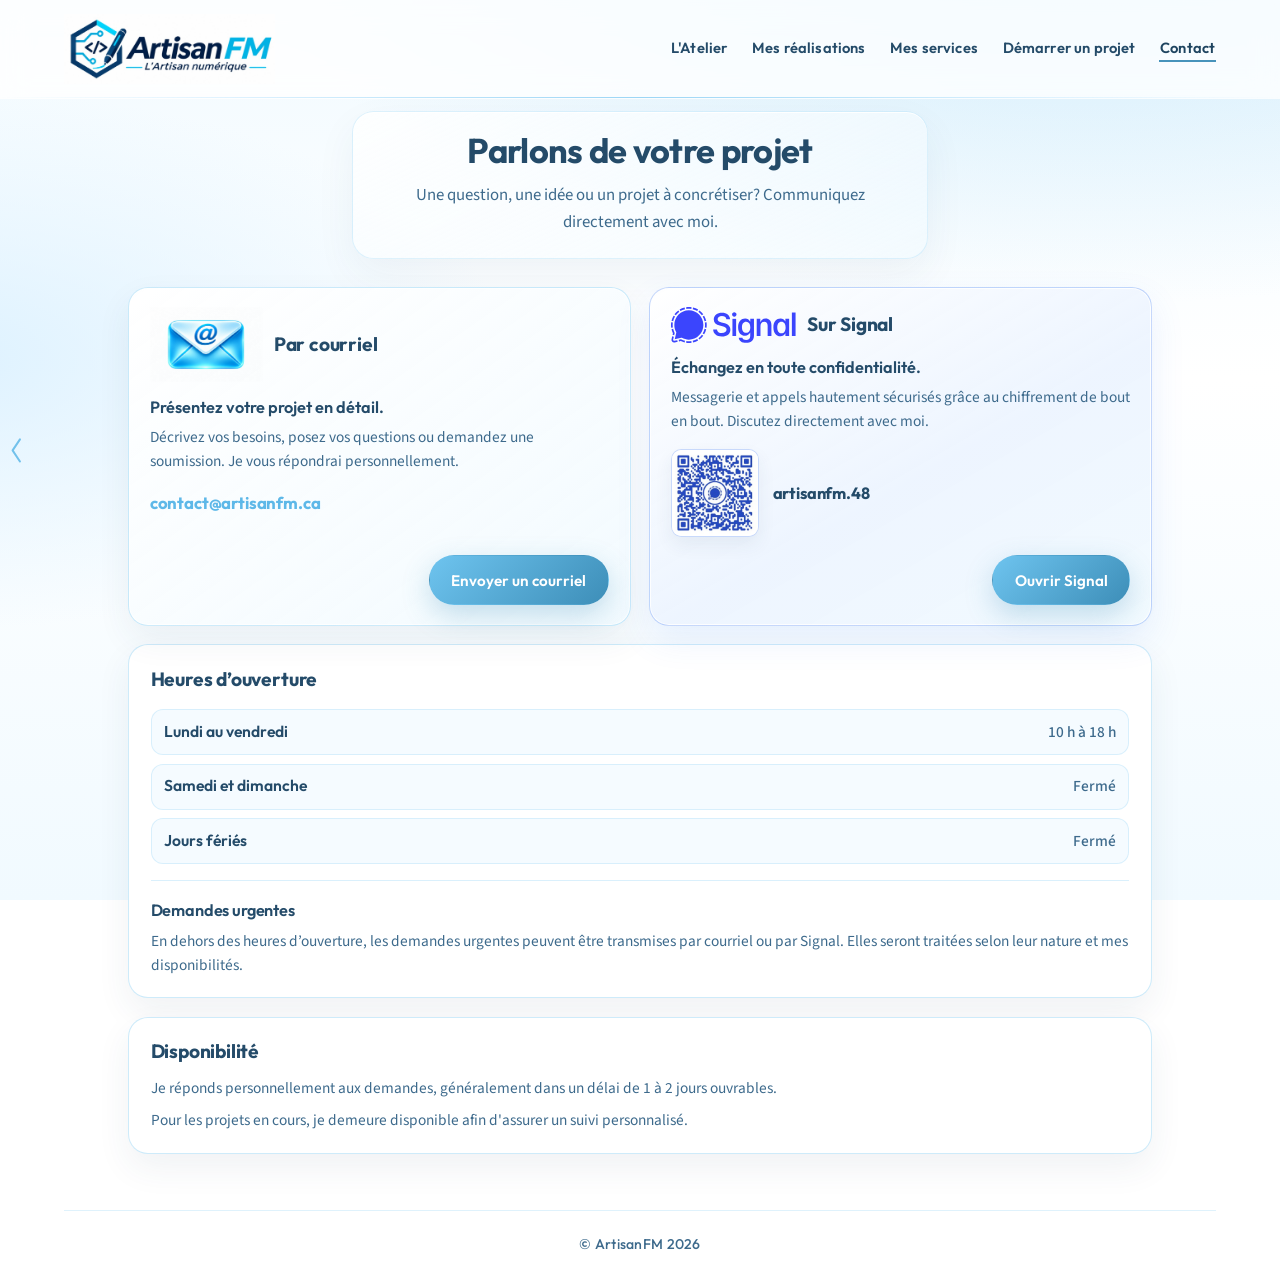
==== contact/index.html @ 72f2b4eb "Refresh Artisan FM brand and home copy. Ship the new logo and hex favicon sitewide, tighten the home" ====
<!DOCTYPE html>
<html lang="fr-CA">
<head>
    <meta charset="UTF-8">
    <meta name="viewport" content="width=device-width, initial-scale=1">
    <meta name="robots" content="index, follow">
    <title>Contact | Francis Manseau — artisan numérique indépendant au Québec</title>
    <meta name="description" content="Contactez Francis Manseau (Artisan FM), artisan numérique indépendant au Québec. Clients francophones au Canada et à distance — courriel contact@artisanfm.ca ou Signal.">
    <meta name="author" content="Francis Manseau">
    <link rel="canonical" href="https://artisanfm.ca/contact/">
    <meta property="og:type" content="website">
    <meta property="og:locale" content="fr_CA">
    <meta property="og:site_name" content="Artisan FM">
    <meta property="og:url" content="https://artisanfm.ca/contact/">
    <meta property="og:title" content="Contact | Artisan FM">
    <meta property="og:description" content="Basé au Québec, j'accompagne à distance des clients francophones. Échange direct — courriel ou Signal.">
    <meta property="og:image" content="https://artisanfm.ca/assets/brand/logo-artisan-fm-complet.png?v=logo-hex-1">
    <meta name="twitter:card" content="summary_large_image">
    <meta name="twitter:title" content="Contact | Artisan FM">
    <meta name="twitter:description" content="Artisan numérique indépendant au Québec — contact@artisanfm.ca ou Signal.">
    <meta name="twitter:image" content="https://artisanfm.ca/assets/brand/logo-artisan-fm-complet.png?v=logo-hex-1">
    <link rel="icon" href="../assets/brand/favicon.png?v=logo-hex-1" type="image/png">
    <link rel="apple-touch-icon" href="../assets/brand/apple-touch-icon.png?v=logo-hex-1">
    <link rel="stylesheet" href="../css/theme-lumineux.css?v=seo-content-1">
    <link rel="stylesheet" href="../css/contact.css?v=heures-1">
    <script type="application/ld+json">
    {
      "@context": "https://schema.org",
      "@type": "ContactPage",
      "name": "Contact — Artisan FM",
      "url": "https://artisanfm.ca/contact/",
      "description": "Contacter Francis Manseau, artisan numérique indépendant au Québec, pour un projet ou un suivi.",
      "isPartOf": { "@type": "WebSite", "name": "Artisan FM", "url": "https://artisanfm.ca/" },
      "about": {
        "@type": "Person",
        "name": "Francis Manseau",
        "jobTitle": "Artisan numérique indépendant",
        "email": "contact@artisanfm.ca",
        "url": "https://artisanfm.ca/",
        "worksFor": { "@type": "ProfessionalService", "name": "Artisan FM", "url": "https://artisanfm.ca/" }
      }
    }
    </script>
</head>
<body class="page-contact theme-lumineux">
    <a class="skip-link" href="#contenu">Aller au contenu</a>
    <header class="site-header">
        <a class="brand" href="../index.html">
            <img class="brand-logo" src="../assets/brand/logo-artisan-fm-complet.png?v=logo-hex-1" alt="Artisan FM — L'Artisan numérique" width="1024" height="341" decoding="async">
        </a>
        <button class="nav-toggle" type="button" aria-expanded="false" aria-controls="site-nav">Menu</button>
        <nav class="site-nav" id="site-nav" data-root="../" data-active="contact" aria-label="Navigation principale">
            <a href="../index.html">L'Atelier</a>
            <a href="../realisations/index.html">Mes réalisations</a>
            <a href="../services/index.html">Mes services</a>
            <a href="../soumission/index.html">Démarrer un projet</a>
            <a href="../contact/index.html" aria-current="page">Contact</a>
        </nav>
    </header>

    <main id="contenu">
        <header class="contact-intro">
            <h1>Parlons de votre projet</h1>
            <p>Une question, une idée ou un projet à concrétiser? Communiquez directement avec moi.</p>
        </header>

        <div class="contact-duo">
            <article class="contact-panel contact-panel--email">
                <div class="contact-panel__head">
                    <img
                        class="contact-panel__icon contact-panel__icon--email"
                        src="../assets/contact/icone-email.png?v=dispo-3"
                        alt=""
                        width="256"
                        height="256"
                        decoding="async">
                    <h2 class="contact-panel__title">Par courriel</h2>
                </div>
                <p class="contact-panel__lead">Présentez votre projet en détail.</p>
                <p class="contact-panel__text">Décrivez vos besoins, posez vos questions ou demandez une soumission. Je vous répondrai personnellement.</p>
                <p class="contact-panel__id">
                    <a href="mailto:contact@artisanfm.ca">contact@artisanfm.ca</a>
                </p>
                <div class="contact-panel__actions">
                    <a class="btn btn-primary" href="mailto:contact@artisanfm.ca">Envoyer un courriel</a>
                </div>
            </article>

            <article class="contact-panel contact-panel--signal">
                <div class="contact-panel__head">
                    <img
                        class="contact-panel__icon contact-panel__icon--signal"
                        src="../assets/contact/icone-signal.svg?v=dispo-2"
                        alt=""
                        width="560"
                        height="160"
                        decoding="async">
                    <h2 class="contact-panel__title">Sur Signal</h2>
                </div>
                <p class="contact-panel__lead">Échangez en toute confidentialité.</p>
                <p class="contact-panel__text">Messagerie et appels hautement sécurisés grâce au chiffrement de bout en bout. Discutez directement avec moi.</p>
                <div class="contact-panel__signal-row">
                    <a
                        class="contact-panel__qr"
                        href="https://signal.me/#eu/eMQDsLR4J5RsTX5u9DFFXiJTztq7CQgzHd_HFuCDbXTUvaRpvoZKaogABhO3iwLw"
                        target="_blank"
                        rel="noopener noreferrer">
                        <img src="../assets/contact/signal-qr.png" alt="Code QR Signal — artisanfm.48" width="512" height="512" decoding="async">
                    </a>
                    <p class="contact-panel__id contact-panel__id--signal">artisanfm.48</p>
                </div>
                <div class="contact-panel__actions">
                    <a
                        class="btn btn-primary contact-panel__btn-signal"
                        href="https://signal.me/#eu/eMQDsLR4J5RsTX5u9DFFXiJTztq7CQgzHd_HFuCDbXTUvaRpvoZKaogABhO3iwLw"
                        target="_blank"
                        rel="noopener noreferrer">Ouvrir Signal</a>
                </div>
            </article>
        </div>

        <article class="contact-panel contact-panel--heures">
            <h2 class="contact-panel__title">Heures d’ouverture</h2>
            <dl class="contact-heures">
                <div class="contact-heures__row">
                    <dt>Lundi au vendredi</dt>
                    <dd>10&nbsp;h à 18&nbsp;h</dd>
                </div>
                <div class="contact-heures__row">
                    <dt>Samedi et dimanche</dt>
                    <dd>Fermé</dd>
                </div>
                <div class="contact-heures__row">
                    <dt>Jours fériés</dt>
                    <dd>Fermé</dd>
                </div>
            </dl>
            <div class="contact-heures__urgent">
                <h3 class="contact-heures__urgent-title">Demandes urgentes</h3>
                <p class="contact-panel__text">En dehors des heures d’ouverture, les demandes urgentes peuvent être transmises par courriel ou par Signal. Elles seront traitées selon leur nature et mes disponibilités.</p>
            </div>
        </article>

        <article class="contact-panel contact-panel--dispo">
            <h2 class="contact-panel__title">Disponibilité</h2>
            <p class="contact-panel__text">Je réponds personnellement aux demandes, généralement dans un délai de 1 à 2 jours ouvrables.</p>
            <p class="contact-panel__text contact-panel__text--suite">Pour les projets en cours, je demeure disponible afin d'assurer un suivi personnalisé.</p>
        </article>
    </main>

    <footer class="site-footer">
        <p>&copy; ArtisanFM 2026</p>
    </footer>
    <script src="../js/nav.js?v=page-arrows-4"></script>
</body>
</html>
---- css/theme-lumineux.css ----
/* Artisan FM — socle identité lumineuse (phase 1)
   Chargé sur les pages migrées. Les pages non migrées gardent site.css. */

@import url("https://fonts.googleapis.com/css2?family=Outfit:wght@400;500;600;700&family=Source+Sans+3:ital,wght@0,400;0,500;0,600;1,400&display=swap");

:root {
    --blanc: #ffffff;
    --glacier: #f1faff;
    --pale: #d9f0ff;
    --azur: #8bcff4;
    --azur-vif: #5eb8e8;
    --profond: #244b69;
    --profond-soft: #3d6a8c;
    --brume: rgba(139, 207, 244, 0.28);
    --verre: rgba(255, 255, 255, 0.55);
    --verre-bord: rgba(139, 207, 244, 0.45);
    --ombre-douce: 0 18px 50px rgba(36, 75, 105, 0.08);
    --focus: #3d8eb8;
    --mesure: 38rem;
    --page: 72rem;
    --font: "Source Sans 3", "Segoe UI", sans-serif;
    --display: "Outfit", "Segoe UI", sans-serif;
    --rayon: 1.25rem;
    --header-h: 5.5rem;
}

*,
*::before,
*::after {
    box-sizing: border-box;
}

html {
    scroll-behavior: smooth;
}

@media (prefers-reduced-motion: reduce) {
    html {
        scroll-behavior: auto;
    }
}

body.theme-lumineux {
    margin: 0;
    min-height: 100vh;
    color: var(--profond);
    font-family: var(--font);
    font-size: 1.0625rem;
    line-height: 1.65;
    background:
        radial-gradient(120% 80% at 85% -10%, rgba(139, 207, 244, 0.35) 0%, transparent 55%),
        radial-gradient(90% 60% at -5% 40%, rgba(217, 240, 255, 0.9) 0%, transparent 50%),
        linear-gradient(180deg, var(--glacier) 0%, var(--blanc) 42%, var(--glacier) 100%);
    background-attachment: fixed;
}

body.theme-lumineux a {
    color: var(--azur-vif);
}

body.theme-lumineux a:hover {
    color: var(--profond);
}

body.theme-lumineux .site-nav a,
body.theme-lumineux .site-nav a:hover {
    color: var(--profond);
}

body.theme-lumineux .site-nav a[aria-current="page"],
body.theme-lumineux .site-nav a[aria-current="page"]:hover {
    color: #1e4460;
}

body.theme-lumineux :focus-visible {
    outline: 3px solid var(--focus);
    outline-offset: 3px;
}

.skip-link {
    position: absolute;
    left: 1rem;
    top: -4rem;
    z-index: 100;
    padding: 0.5rem 0.85rem;
    border-radius: 0.5rem;
    background: var(--profond);
    color: var(--blanc);
    text-decoration: none;
}

.skip-link:focus {
    top: 1rem;
}

/* ——— Header / nav ——— */

body.theme-lumineux .site-header {
    position: sticky;
    top: 0;
    z-index: 40;
    display: flex;
    flex-wrap: wrap;
    align-items: center;
    justify-content: space-between;
    gap: 0.75rem 1.5rem;
    width: 100%;
    margin: 0;
    padding: 0.85rem max(1rem, calc((100% - var(--page)) / 2));
    background: rgba(255, 255, 255, 0.78);
    backdrop-filter: blur(14px);
    -webkit-backdrop-filter: blur(14px);
    border-bottom: 1px solid transparent;
}

body.theme-lumineux .site-header::after {
    content: "";
    position: absolute;
    left: 0;
    right: 0;
    bottom: 0;
    height: 1px;
    pointer-events: none;
    background: linear-gradient(
        90deg,
        transparent 0%,
        var(--pale) 18%,
        var(--azur) 50%,
        var(--pale) 82%,
        transparent 100%
    );
    opacity: 0.85;
    box-shadow: none;
}

body.theme-lumineux .brand {
    display: flex;
    align-items: center;
    text-decoration: none;
    color: inherit;
    line-height: 0;
    min-width: 0;
}

body.theme-lumineux .brand-logo {
    display: block;
    width: clamp(12rem, 36vw, 19rem);
    height: auto;
    max-width: min(340px, 68vw);
    max-height: clamp(3rem, 9vw, 4.4rem);
    object-fit: contain;
    object-position: left center;
}

body.theme-lumineux .nav-toggle {
    display: none;
    background: var(--verre);
    border: 1px solid var(--verre-bord);
    border-radius: 999px;
    padding: 0.45rem 1rem;
    font: inherit;
    color: var(--profond);
    cursor: pointer;
    backdrop-filter: blur(8px);
}

body.theme-lumineux .site-nav {
    position: relative;
    display: flex;
    flex-wrap: wrap;
    align-items: center;
    justify-content: flex-end;
    gap: 1.15rem 1.45rem;
    padding: 0.25rem 0;
    isolation: auto;
    overflow: visible;
    flex: 1 1 12rem;
    min-width: min(100%, 18rem);
    max-width: 100%;
}

body.theme-lumineux .site-nav::before {
    display: none;
}

/* Navigation texte — épurée, sans pastilles */
body.theme-lumineux .site-nav a {
    position: relative;
    z-index: 1;
    display: inline-flex;
    align-items: center;
    color: var(--profond);
    text-decoration: none;
    font-family: var(--display);
    font-size: 0.92rem;
    font-weight: 600;
    letter-spacing: 0.01em;
    line-height: 1.25;
    white-space: nowrap;
    padding: 0.2rem 0.05rem;
    border: none;
    border-radius: 0;
    border-bottom: 2px solid transparent;
    background: none;
    box-shadow: none;
    transition: color 0.2s ease, border-color 0.2s ease;
}

body.theme-lumineux .site-nav a:hover {
    color: var(--azur-vif);
    border-bottom-color: rgba(139, 207, 244, 0.55);
    background: none;
    box-shadow: none;
    transform: none;
}

body.theme-lumineux .site-nav a[aria-current="page"] {
    color: #1e4460;
    border-bottom-color: rgba(62, 142, 184, 0.95);
    background: none;
    box-shadow: none;
}

body.theme-lumineux .site-nav a[aria-current="page"]::after {
    content: none;
}

body.theme-lumineux .site-footer {
    width: min(var(--page), calc(100% - 2rem));
    margin: 0 auto;
    padding: 1.35rem 0 1.6rem;
    border-top: 1px solid rgba(139, 207, 244, 0.28);
    color: var(--profond-soft);
    font-family: var(--display);
    font-size: 0.88rem;
    font-weight: 500;
    letter-spacing: 0.02em;
    text-align: center;
}

body.theme-lumineux .site-footer p {
    margin: 0;
}

body.theme-lumineux main#contenu.measure,
body.theme-lumineux .measure {
    width: min(40rem, calc(100% - 2rem));
    margin-left: auto;
    margin-right: auto;
}

body.theme-lumineux main#contenu {
    width: min(var(--page), calc(100% - 2rem));
    margin: 0 auto;
    padding: 1.75rem 0 3.5rem;
}

body.theme-lumineux .temp {
    color: var(--profond-soft);
    font-style: italic;
}

body.theme-lumineux .slot-missing {
    margin: 0;
    padding: 1.1rem 1.15rem;
    border: 1px dashed rgba(139, 207, 244, 0.55);
    border-radius: var(--rayon);
    background: rgba(241, 250, 255, 0.75);
    color: var(--profond-soft);
}

body.theme-lumineux .btn {
    display: inline-flex;
    align-items: center;
    justify-content: center;
    gap: 0.4rem;
    padding: 0.7rem 1.35rem;
    border-radius: 999px;
    font-family: var(--display);
    font-weight: 600;
    font-size: 0.95rem;
    text-decoration: none;
    border: 1px solid transparent;
    transition: transform 0.2s ease, box-shadow 0.2s ease, background 0.2s ease;
}

body.theme-lumineux .btn-primary {
    background: linear-gradient(135deg, #6ec4ef 0%, #3d8eb8 100%);
    color: var(--blanc);
    box-shadow: 0 10px 28px rgba(62, 142, 184, 0.28);
}

body.theme-lumineux .btn-primary:hover {
    color: var(--blanc);
    transform: translateY(-1px);
    box-shadow: 0 14px 32px rgba(62, 142, 184, 0.36);
}

body.theme-lumineux .btn-ghost {
    background: var(--verre);
    border-color: var(--verre-bord);
    color: var(--profond);
    backdrop-filter: blur(8px);
}

body.theme-lumineux .btn-ghost:hover {
    background: rgba(255, 255, 255, 0.88);
    color: var(--profond);
}

/* Ordinateur étroit / tablette : menu sous le logo si besoin */
@media (max-width: 1200px) {
    body.theme-lumineux .site-nav {
        flex: 1 1 100%;
        justify-content: center;
        gap: 0.95rem 1.25rem;
        padding-top: 0.15rem;
    }

    body.theme-lumineux .site-nav a {
        font-size: 0.88rem;
    }

    body.theme-lumineux .brand-logo {
        width: clamp(10.5rem, 32vw, 16rem);
        max-height: clamp(2.75rem, 8vw, 3.8rem);
    }
}

/* Cellulaire : hamburger + menu texte déroulant */
@media (max-width: 820px) {
    body.theme-lumineux .nav-toggle {
        display: inline-flex;
    }

    body.theme-lumineux .site-nav {
        display: none;
        width: 100%;
        flex-direction: column;
        align-items: stretch;
        justify-content: flex-start;
        gap: 0.35rem;
        padding: 0.85rem 1rem 1rem;
        margin-top: 0.35rem;
        border-radius: var(--rayon);
        background: rgba(255, 255, 255, 0.92);
        border: 1px solid var(--verre-bord);
        box-shadow: var(--ombre-douce);
    }

    body.theme-lumineux .site-nav.is-open {
        display: flex;
    }

    body.theme-lumineux .site-nav a {
        width: 100%;
        justify-content: center;
        white-space: normal;
        text-align: center;
        padding: 0.55rem 0.35rem;
        transform: none;
    }

    body.theme-lumineux .site-nav a:hover {
        transform: none;
    }
}

@media (prefers-reduced-motion: reduce) {
    body.theme-lumineux .site-nav a {
        transition: none;
    }

    body.theme-lumineux .site-nav a:hover {
        transform: none;
    }
}

/* Flèches pages libres (fixes) + bouton remonter */
.site-page-arrow {
    position: fixed;
    top: 50%;
    z-index: 60;
    display: inline-flex;
    align-items: center;
    justify-content: center;
    width: auto;
    height: auto;
    margin: 0;
    padding: 0.35rem;
    border: 0;
    border-radius: 0;
    background: transparent;
    box-shadow: none;
    color: var(--azur-vif);
    text-decoration: none;
    transform: translateY(-50%);
    transition: color 0.15s ease, opacity 0.15s ease, transform 0.15s ease;
    opacity: 0.85;
}

.site-page-arrow__svg {
    display: block;
    width: 1.15rem;
    height: 1.85rem;
}

.site-page-arrow--prev {
    left: max(0.15rem, env(safe-area-inset-left, 0px));
}

.site-page-arrow--next {
    right: max(0.15rem, env(safe-area-inset-right, 0px));
}

a.site-page-arrow:hover {
    color: var(--profond);
    opacity: 1;
    transform: translateY(-50%) scale(1.06);
}

.site-back-top {
    position: fixed;
    right: max(0.85rem, env(safe-area-inset-right, 0px));
    bottom: max(1rem, env(safe-area-inset-bottom, 0px));
    z-index: 60;
    display: grid;
    place-items: center;
    width: 2.55rem;
    height: 2.55rem;
    margin: 0;
    padding: 0;
    border-radius: 999px;
    border: 1px solid rgba(139, 207, 244, 0.55);
    background: rgba(94, 184, 232, 0.92);
    color: #ffffff;
    font-size: 1.15rem;
    font-weight: 700;
    line-height: 1;
    cursor: pointer;
    box-shadow: 0 12px 28px rgba(36, 75, 105, 0.18);
    transition: opacity 0.2s ease, transform 0.2s ease;
}

.site-back-top:hover {
    background: var(--azur-vif);
}

.site-back-top[hidden] {
    display: none !important;
}

@media (max-width: 720px) {
    .site-page-arrow__svg {
        width: 1rem;
        height: 1.65rem;
    }

    .site-back-top {
        width: 2.35rem;
        height: 2.35rem;
    }
}

@media (prefers-reduced-motion: reduce) {
    .site-page-arrow,
    .site-back-top {
        transition: none;
    }

    a.site-page-arrow:hover {
        transform: translateY(-50%);
    }
}
---- css/contact.css ----
/* Page Contact — intro centrée + duo Courriel / Signal + disponibilité */

body.page-contact.theme-lumineux main#contenu {
    width: min(64rem, calc(100% - 2rem));
    margin: 0 auto;
    padding: 0.75rem 0 3.5rem;
}

.contact-intro {
    max-width: 36rem;
    margin: 0 auto 1.75rem;
    padding: 1.15rem 1.35rem 1.3rem;
    text-align: center;
    border-radius: 1.35rem;
    background: linear-gradient(155deg, rgba(255, 255, 255, 0.78), rgba(241, 250, 255, 0.48));
    border: 1px solid rgba(139, 207, 244, 0.28);
    box-shadow: 0 16px 40px rgba(36, 75, 105, 0.06), inset 0 1px 0 rgba(255, 255, 255, 0.9);
}

.contact-intro h1 {
    margin: 0 0 0.65rem;
    font-family: var(--display);
    font-weight: 700;
    font-size: clamp(1.65rem, 3.2vw, 2.15rem);
    line-height: 1.2;
    letter-spacing: -0.02em;
    color: var(--profond);
}

.contact-intro p {
    margin: 0;
    color: var(--profond-soft);
    font-size: 1.05rem;
    line-height: 1.65;
}

.contact-duo {
    display: grid;
    grid-template-columns: 1fr 1fr;
    gap: 1.15rem;
    margin: 0 0 1.15rem;
    align-items: stretch;
}

.contact-panel {
    margin: 0;
    display: flex;
    flex-direction: column;
    min-height: 0;
    padding: 1.2rem 1.3rem 1.25rem;
    border-radius: 1.25rem;
    background: #ffffff;
    border: 1px solid rgba(139, 207, 244, 0.42);
    box-shadow:
        0 14px 34px rgba(36, 75, 105, 0.07),
        0 0 0 1px rgba(255, 255, 255, 0.8) inset;
    box-sizing: border-box;
}

.contact-panel--email,
.contact-panel--signal {
    background: linear-gradient(145deg, rgba(255, 255, 255, 0.98), rgba(241, 250, 255, 0.88));
}

/* Légère mise en valeur Signal — identité visuelle bleue officielle */
.contact-panel--signal {
    border-color: rgba(58, 118, 240, 0.28);
    background:
        linear-gradient(150deg, rgba(255, 255, 255, 0.98) 0%, rgba(236, 244, 255, 0.92) 55%, rgba(241, 250, 255, 0.9) 100%);
    box-shadow:
        0 14px 34px rgba(58, 118, 240, 0.1),
        0 0 0 1px rgba(255, 255, 255, 0.85) inset;
}

.contact-panel--heures,
.contact-panel--dispo {
    width: 100%;
    padding: 1.15rem 1.35rem 1.25rem;
}

.contact-panel--heures {
    margin-bottom: 1.15rem;
}

.contact-panel--heures .contact-panel__title {
    margin-bottom: 0.85rem;
}

.contact-heures {
    margin: 0;
    display: grid;
    gap: 0.55rem;
}

.contact-heures__row {
    display: grid;
    grid-template-columns: minmax(0, 1fr) auto;
    gap: 0.75rem 1.25rem;
    align-items: baseline;
    padding: 0.55rem 0.75rem;
    border-radius: 0.75rem;
    background: rgba(241, 250, 255, 0.72);
    border: 1px solid rgba(139, 207, 244, 0.28);
}

.contact-heures__row dt {
    margin: 0;
    font-family: var(--display);
    font-size: 0.98rem;
    font-weight: 600;
    color: var(--profond);
}

.contact-heures__row dd {
    margin: 0;
    font-size: 0.96rem;
    font-weight: 500;
    color: var(--profond-soft);
    text-align: right;
    white-space: nowrap;
}

.contact-heures__urgent {
    margin-top: 1rem;
    padding-top: 0.95rem;
    border-top: 1px solid rgba(139, 207, 244, 0.32);
}

.contact-heures__urgent-title {
    margin: 0 0 0.4rem;
    font-family: var(--display);
    font-size: 1.02rem;
    font-weight: 600;
    color: var(--profond);
    letter-spacing: -0.01em;
}

.contact-panel__head {
    display: flex;
    align-items: center;
    gap: 0.7rem;
    margin: 0 0 0.85rem;
}

.contact-panel__icon {
    display: block;
    flex-shrink: 0;
    object-fit: contain;
}

.contact-panel__icon--email {
    width: 7.05rem;
    height: auto;
    mix-blend-mode: multiply;
}

.contact-panel__icon--signal {
    width: 7.8rem;
    height: auto;
}

.contact-panel__title {
    margin: 0;
    font-family: var(--display);
    font-size: 1.2rem;
    font-weight: 700;
    color: var(--profond);
    letter-spacing: -0.01em;
}

.contact-panel__lead {
    margin: 0 0 0.45rem;
    font-family: var(--display);
    font-size: 1.02rem;
    font-weight: 600;
    color: var(--profond);
    line-height: 1.4;
}

.contact-panel__text {
    margin: 0;
    color: var(--profond-soft);
    font-size: 0.96rem;
    line-height: 1.55;
}

.contact-panel__text--suite {
    margin-top: 0.55rem;
}

.contact-panel__id {
    margin: 0.95rem 0 0;
    font-family: var(--display);
    font-size: 1.05rem;
    font-weight: 700;
    color: var(--profond);
    letter-spacing: -0.01em;
}

.contact-panel__id a {
    color: var(--profond);
    text-decoration: none;
}

.contact-panel__id a:hover {
    color: var(--azur-vif);
}

.contact-panel__id--signal {
    margin: 0;
    font-size: 1.02rem;
}

.contact-panel__signal-row {
    display: flex;
    align-items: center;
    gap: 0.85rem;
    margin: 0.95rem 0 0;
}

.contact-panel__qr {
    display: block;
    width: 5.5rem;
    flex-shrink: 0;
    border-radius: 0.65rem;
    overflow: hidden;
    border: 1px solid rgba(58, 118, 240, 0.28);
    background: #ffffff;
    box-shadow: 0 8px 18px rgba(36, 75, 105, 0.07);
    transition: transform 0.18s ease, box-shadow 0.18s ease;
}

.contact-panel__qr:hover {
    transform: translateY(-1px);
    box-shadow: 0 10px 22px rgba(58, 118, 240, 0.14);
}

.contact-panel__qr img {
    display: block;
    width: 100%;
    height: auto;
    aspect-ratio: 1 / 1;
}

.contact-panel__actions {
    margin-top: auto;
    padding-top: 1.15rem;
    display: flex;
    justify-content: flex-end;
}

.contact-panel__btn-signal {
    background: linear-gradient(135deg, #5b8ff5 0%, #3a76f0 100%);
    box-shadow: 0 10px 28px rgba(58, 118, 240, 0.28);
}

.contact-panel__btn-signal:hover {
    box-shadow: 0 14px 32px rgba(58, 118, 240, 0.36);
}

.contact-panel--dispo .contact-panel__title {
    margin-bottom: 0.55rem;
}

@media (max-width: 820px) {
    .contact-duo {
        grid-template-columns: 1fr;
    }

    .contact-panel--email,
    .contact-panel--signal {
        min-height: 0;
    }

    .contact-panel__qr {
        width: 5.25rem;
    }
}

@media (max-width: 420px) {
    .contact-intro {
        padding: 1rem 1.1rem 1.15rem;
    }

    .contact-panel {
        padding: 1.05rem 1.1rem 1.15rem;
    }

    .contact-heures__row {
        grid-template-columns: 1fr;
        gap: 0.2rem;
    }

    .contact-heures__row dd {
        text-align: left;
    }

    .contact-panel__signal-row {
        flex-wrap: wrap;
    }

    .contact-panel__actions {
        justify-content: stretch;
    }

    .contact-panel__actions .btn {
        width: 100%;
    }
}
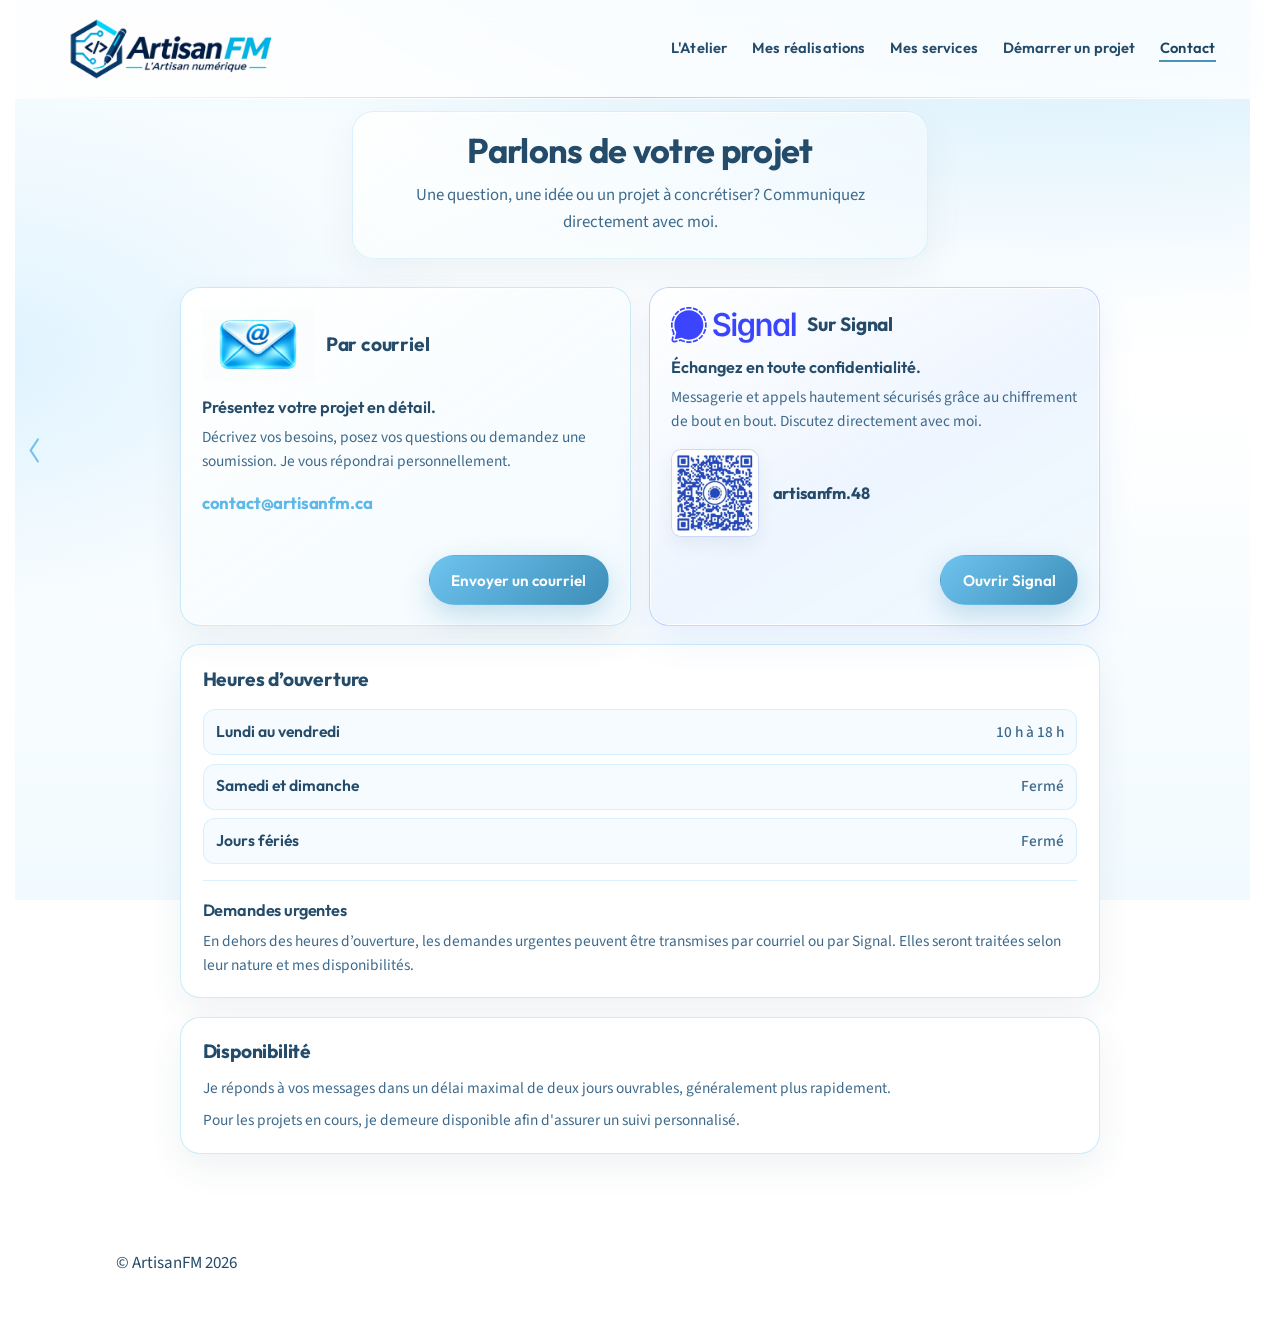
==== commit dddf377d: "Continue the Artisan FM site refresh across key pages. Replace the numbered services method with a f" ====
--- a/contact/index.html
+++ b/contact/index.html
@@ -21,8 +21,8 @@
     <meta name="twitter:image" content="https://artisanfm.ca/assets/brand/logo-artisan-fm-complet.png?v=logo-hex-1">
     <link rel="icon" href="../assets/brand/favicon.png?v=logo-hex-1" type="image/png">
     <link rel="apple-touch-icon" href="../assets/brand/apple-touch-icon.png?v=logo-hex-1">
-    <link rel="stylesheet" href="../css/theme-lumineux.css?v=seo-content-1">
-    <link rel="stylesheet" href="../css/contact.css?v=heures-1">
+    <link rel="stylesheet" href="../css/theme-lumineux.css?v=page-gutter-4">
+    <link rel="stylesheet" href="../css/contact.css?v=page-gutter-4">
     <script type="application/ld+json">
     {
       "@context": "https://schema.org",
@@ -143,7 +143,7 @@
 
         <article class="contact-panel contact-panel--dispo">
             <h2 class="contact-panel__title">Disponibilité</h2>
-            <p class="contact-panel__text">Je réponds personnellement aux demandes, généralement dans un délai de 1 à 2 jours ouvrables.</p>
+            <p class="contact-panel__text">Je réponds à vos messages dans un délai maximal de deux jours ouvrables, généralement plus rapidement.</p>
             <p class="contact-panel__text contact-panel__text--suite">Pour les projets en cours, je demeure disponible afin d'assurer un suivi personnalisé.</p>
         </article>
     </main>
--- a/css/theme-lumineux.css
+++ b/css/theme-lumineux.css
@@ -18,6 +18,8 @@
     --focus: #3d8eb8;
     --mesure: 38rem;
     --page: 72rem;
+    /* Gouttières latérales : laissent la place aux flèches de page fixes */
+    --page-inline: clamp(2.4rem, 6vw, 3.25rem);
     --font: "Source Sans 3", "Segoe UI", sans-serif;
     --display: "Outfit", "Segoe UI", sans-serif;
     --rayon: 1.25rem;
@@ -32,6 +34,8 @@
 
 html {
     scroll-behavior: smooth;
+    /* both-edges : évite le décalage à gauche quand la barre de scroll est à droite */
+    scrollbar-gutter: stable both-edges;
 }
 
 @media (prefers-reduced-motion: reduce) {
@@ -226,9 +230,11 @@
 }
 
 body.theme-lumineux .site-footer {
-    width: min(var(--page), calc(100% - 2rem));
+    width: min(var(--page), 100%);
     margin: 0 auto;
-    padding: 1.35rem 0 1.6rem;
+    padding: 1.35rem var(--page-inline) 1.6rem;
+    box-sizing: border-box;
+}
     border-top: 1px solid rgba(139, 207, 244, 0.28);
     color: var(--profond-soft);
     font-family: var(--display);
@@ -244,15 +250,19 @@
 
 body.theme-lumineux main#contenu.measure,
 body.theme-lumineux .measure {
-    width: min(40rem, calc(100% - 2rem));
+    width: min(40rem, 100%);
     margin-left: auto;
     margin-right: auto;
+    padding-left: var(--page-inline);
+    padding-right: var(--page-inline);
+    box-sizing: border-box;
 }
 
 body.theme-lumineux main#contenu {
-    width: min(var(--page), calc(100% - 2rem));
+    width: min(var(--page), 100%);
     margin: 0 auto;
-    padding: 1.75rem 0 3.5rem;
+    padding: 1.75rem var(--page-inline) 3.5rem;
+    box-sizing: border-box;
 }
 
 body.theme-lumineux .temp {
@@ -406,11 +416,11 @@
 }
 
 .site-page-arrow--prev {
-    left: max(0.15rem, env(safe-area-inset-left, 0px));
+    left: max(0.35rem, env(safe-area-inset-left, 0px));
 }
 
 .site-page-arrow--next {
-    right: max(0.15rem, env(safe-area-inset-right, 0px));
+    right: max(0.35rem, env(safe-area-inset-right, 0px));
 }
 
 a.site-page-arrow:hover {
--- a/css/contact.css
+++ b/css/contact.css
@@ -1,9 +1,10 @@
 /* Page Contact — intro centrée + duo Courriel / Signal + disponibilité */
 
 body.page-contact.theme-lumineux main#contenu {
-    width: min(64rem, calc(100% - 2rem));
+    width: min(64rem, 100%);
     margin: 0 auto;
-    padding: 0.75rem 0 3.5rem;
+    padding: 0.75rem var(--page-inline) 3.5rem;
+    box-sizing: border-box;
 }
 
 .contact-intro {
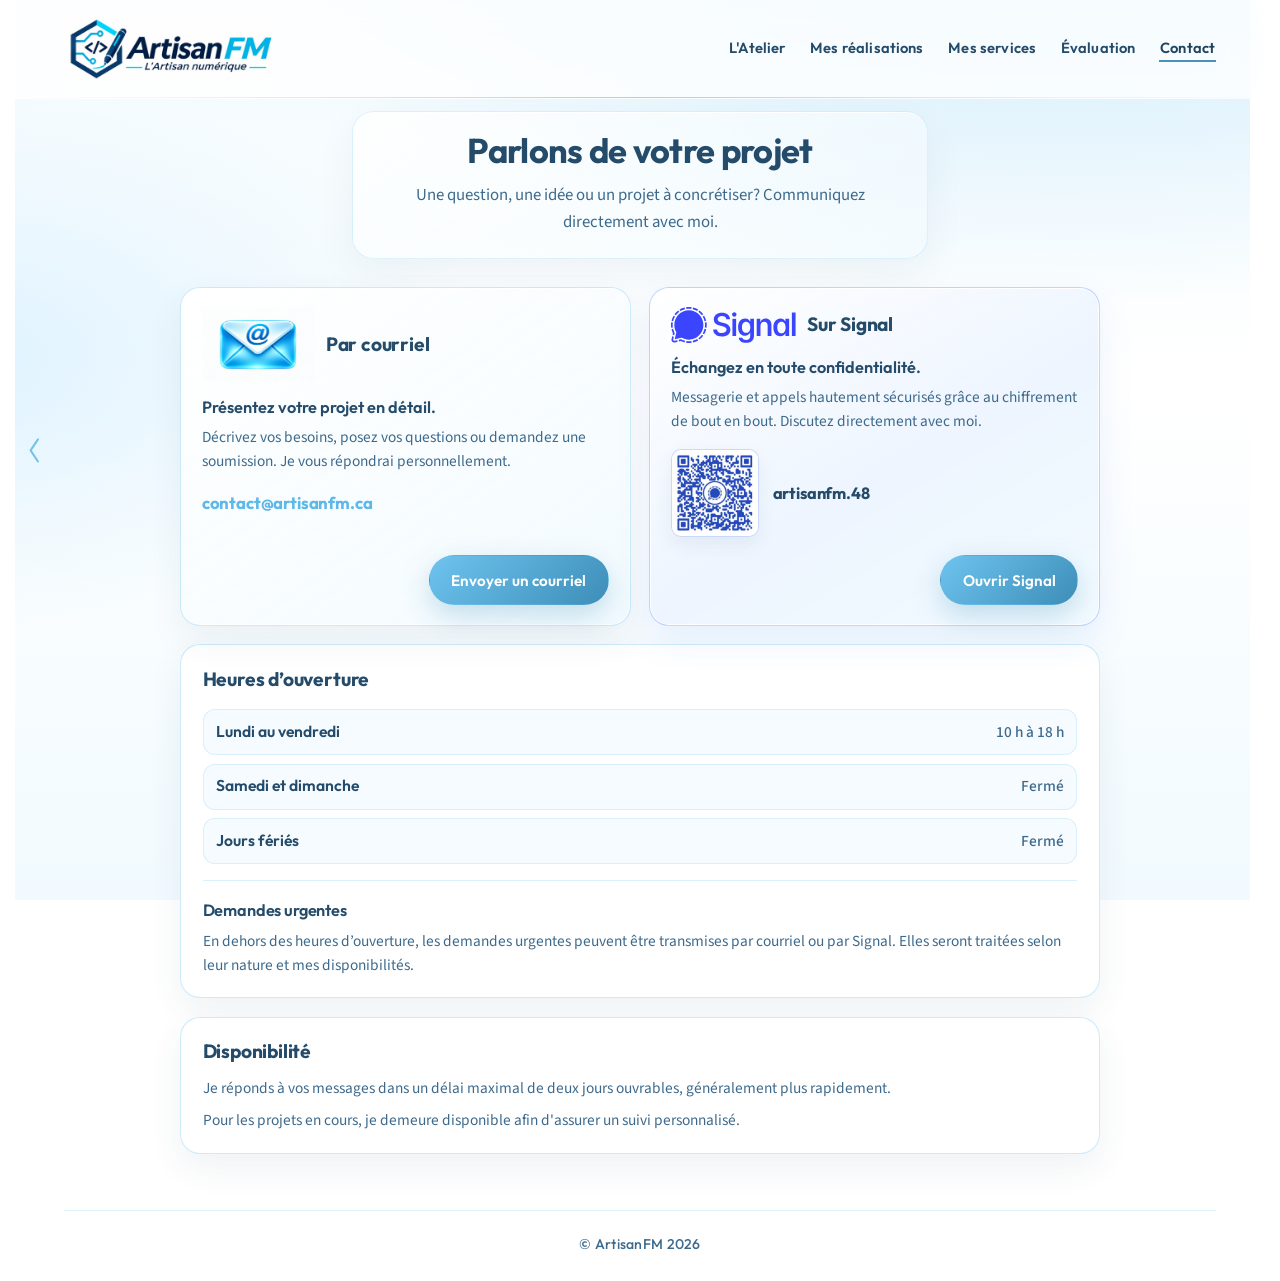
==== commit f7e6f712: "Polish Artisan FM evaluation flow and site labels. Rename the project tab to Evaluation, enrich budg" ====
--- a/contact/index.html
+++ b/contact/index.html
@@ -21,7 +21,7 @@
     <meta name="twitter:image" content="https://artisanfm.ca/assets/brand/logo-artisan-fm-complet.png?v=logo-hex-1">
     <link rel="icon" href="../assets/brand/favicon.png?v=logo-hex-1" type="image/png">
     <link rel="apple-touch-icon" href="../assets/brand/apple-touch-icon.png?v=logo-hex-1">
-    <link rel="stylesheet" href="../css/theme-lumineux.css?v=page-gutter-4">
+    <link rel="stylesheet" href="../css/theme-lumineux.css?v=footer-center-1">
     <link rel="stylesheet" href="../css/contact.css?v=page-gutter-4">
     <script type="application/ld+json">
     {
@@ -53,7 +53,7 @@
             <a href="../index.html">L'Atelier</a>
             <a href="../realisations/index.html">Mes réalisations</a>
             <a href="../services/index.html">Mes services</a>
-            <a href="../soumission/index.html">Démarrer un projet</a>
+            <a href="../soumission/index.html">Évaluation</a>
             <a href="../contact/index.html" aria-current="page">Contact</a>
         </nav>
     </header>
--- a/css/theme-lumineux.css
+++ b/css/theme-lumineux.css
@@ -234,7 +234,6 @@
     margin: 0 auto;
     padding: 1.35rem var(--page-inline) 1.6rem;
     box-sizing: border-box;
-}
     border-top: 1px solid rgba(139, 207, 244, 0.28);
     color: var(--profond-soft);
     font-family: var(--display);
@@ -246,6 +245,7 @@
 
 body.theme-lumineux .site-footer p {
     margin: 0;
+    text-align: center;
 }
 
 body.theme-lumineux main#contenu.measure,
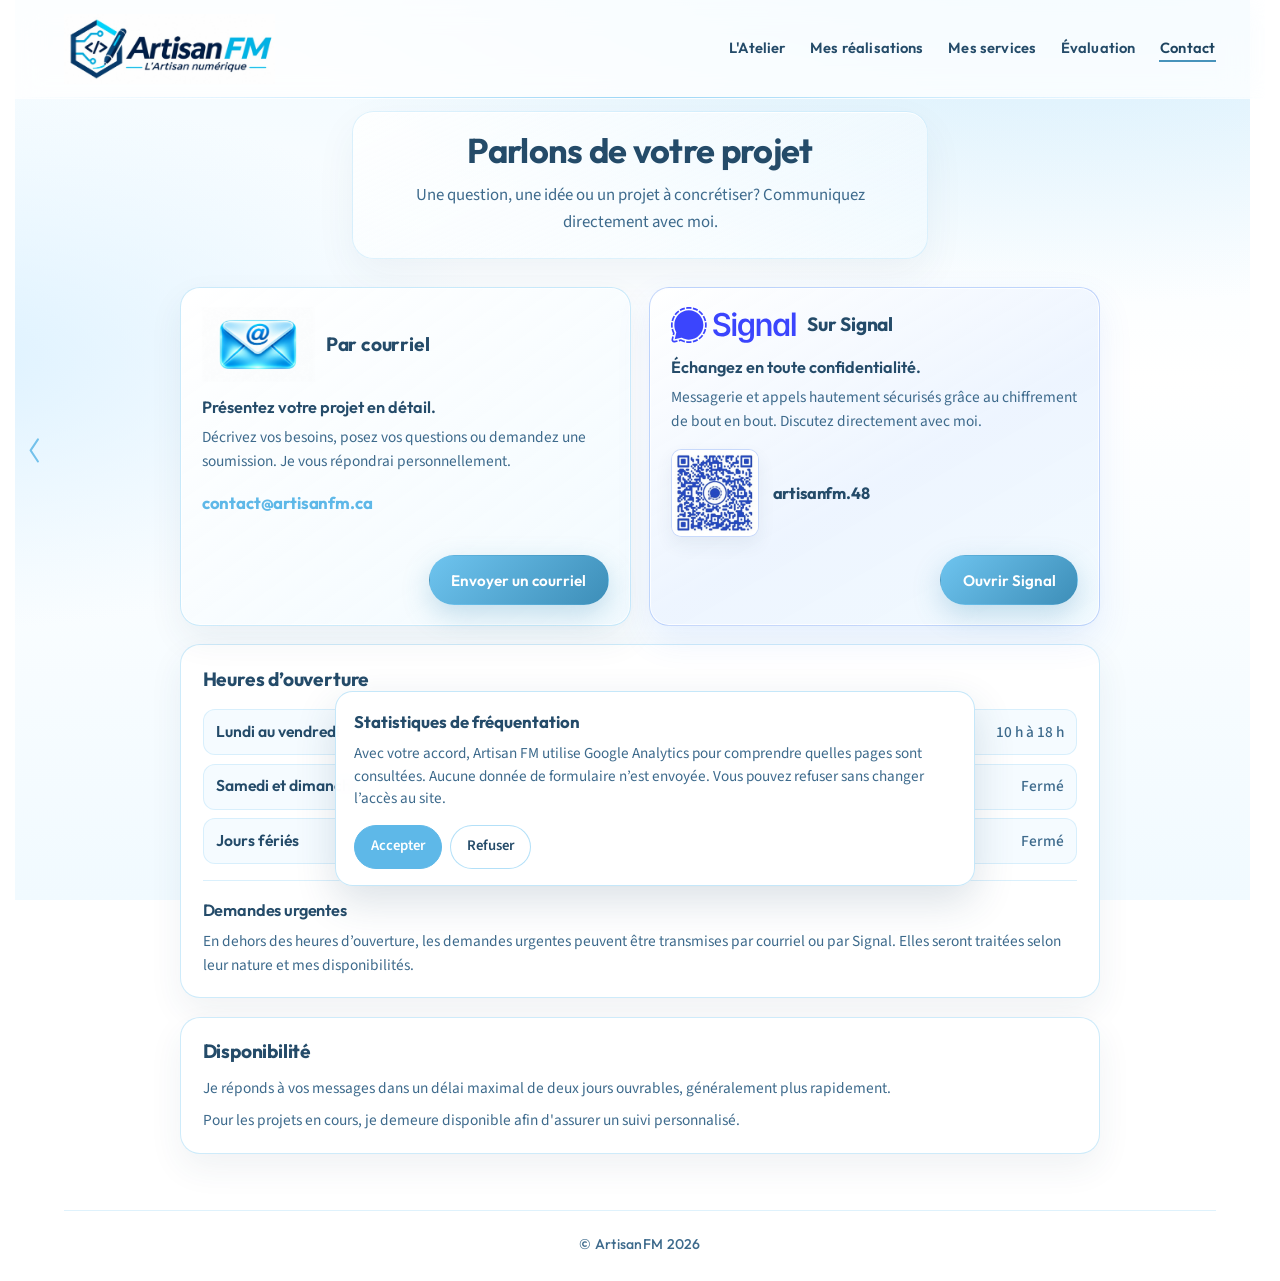
==== commit 8e7b579d: "Add GA4 behind a statistics consent banner on public pages. Co-authored-by: Cursor <cursoragent@curs" ====
--- a/contact/index.html
+++ b/contact/index.html
@@ -21,7 +21,7 @@
     <meta name="twitter:image" content="https://artisanfm.ca/assets/brand/logo-artisan-fm-complet.png?v=logo-hex-1">
     <link rel="icon" href="../assets/brand/favicon.png?v=logo-hex-1" type="image/png">
     <link rel="apple-touch-icon" href="../assets/brand/apple-touch-icon.png?v=logo-hex-1">
-    <link rel="stylesheet" href="../css/theme-lumineux.css?v=footer-center-1">
+    <link rel="stylesheet" href="../css/theme-lumineux.css?v=consent-ga4-1">
     <link rel="stylesheet" href="../css/contact.css?v=page-gutter-4">
     <script type="application/ld+json">
     {
@@ -151,6 +151,7 @@
     <footer class="site-footer">
         <p>&copy; ArtisanFM 2026</p>
     </footer>
-    <script src="../js/nav.js?v=page-arrows-4"></script>
+    <script src="../js/nav.js?v=evaluation-1"></script>
+    <script src="../js/consent-analytics.js?v=1" defer></script>
 </body>
 </html>
--- a/css/theme-lumineux.css
+++ b/css/theme-lumineux.css
@@ -482,3 +482,98 @@
         transform: translateY(-50%);
     }
 }
+
+/* —— Consentement statistiques / GA4 —— */
+.afm-consent {
+    position: fixed;
+    left: 0;
+    right: 0;
+    bottom: 0;
+    z-index: 1200;
+    padding: 0.85rem var(--page-inline) calc(0.85rem + env(safe-area-inset-bottom));
+    pointer-events: none;
+}
+
+.afm-consent[hidden] {
+    display: none !important;
+}
+
+.afm-consent__panel {
+    pointer-events: auto;
+    width: min(40rem, 100%);
+    margin: 0 auto;
+    padding: 1rem 1.1rem 1.05rem;
+    border-radius: 1.1rem;
+    background: rgba(255, 255, 255, 0.96);
+    border: 1px solid rgba(139, 207, 244, 0.5);
+    box-shadow: 0 16px 40px rgba(36, 75, 105, 0.16);
+    backdrop-filter: blur(10px);
+    -webkit-backdrop-filter: blur(10px);
+}
+
+.afm-consent__title {
+    margin: 0 0 0.4rem;
+    font-family: var(--display);
+    font-size: 1.05rem;
+    font-weight: 700;
+    color: var(--profond);
+}
+
+.afm-consent__text {
+    margin: 0 0 0.9rem;
+    font-size: 0.95rem;
+    line-height: 1.5;
+    color: var(--profond-soft);
+}
+
+.afm-consent__actions {
+    display: flex;
+    flex-wrap: wrap;
+    gap: 0.55rem;
+}
+
+.afm-consent__btn {
+    appearance: none;
+    min-height: 44px;
+    padding: 0.55rem 1rem;
+    border-radius: 999px;
+    font: inherit;
+    font-size: 0.92rem;
+    font-weight: 600;
+    cursor: pointer;
+    border: 1px solid transparent;
+}
+
+.afm-consent__btn--accept {
+    background: var(--azur-vif);
+    color: #fff;
+    border-color: var(--azur-vif);
+}
+
+.afm-consent__btn--accept:hover {
+    background: #4aa9d9;
+}
+
+.afm-consent__btn--refuse {
+    background: #fff;
+    color: var(--profond);
+    border-color: rgba(139, 207, 244, 0.65);
+}
+
+.afm-consent__btn--refuse:hover {
+    background: var(--glacier);
+}
+
+@media (max-width: 720px) {
+    .afm-consent {
+        padding-inline: 0.75rem;
+    }
+
+    .afm-consent__actions {
+        flex-direction: column;
+    }
+
+    .afm-consent__btn {
+        width: 100%;
+    }
+}
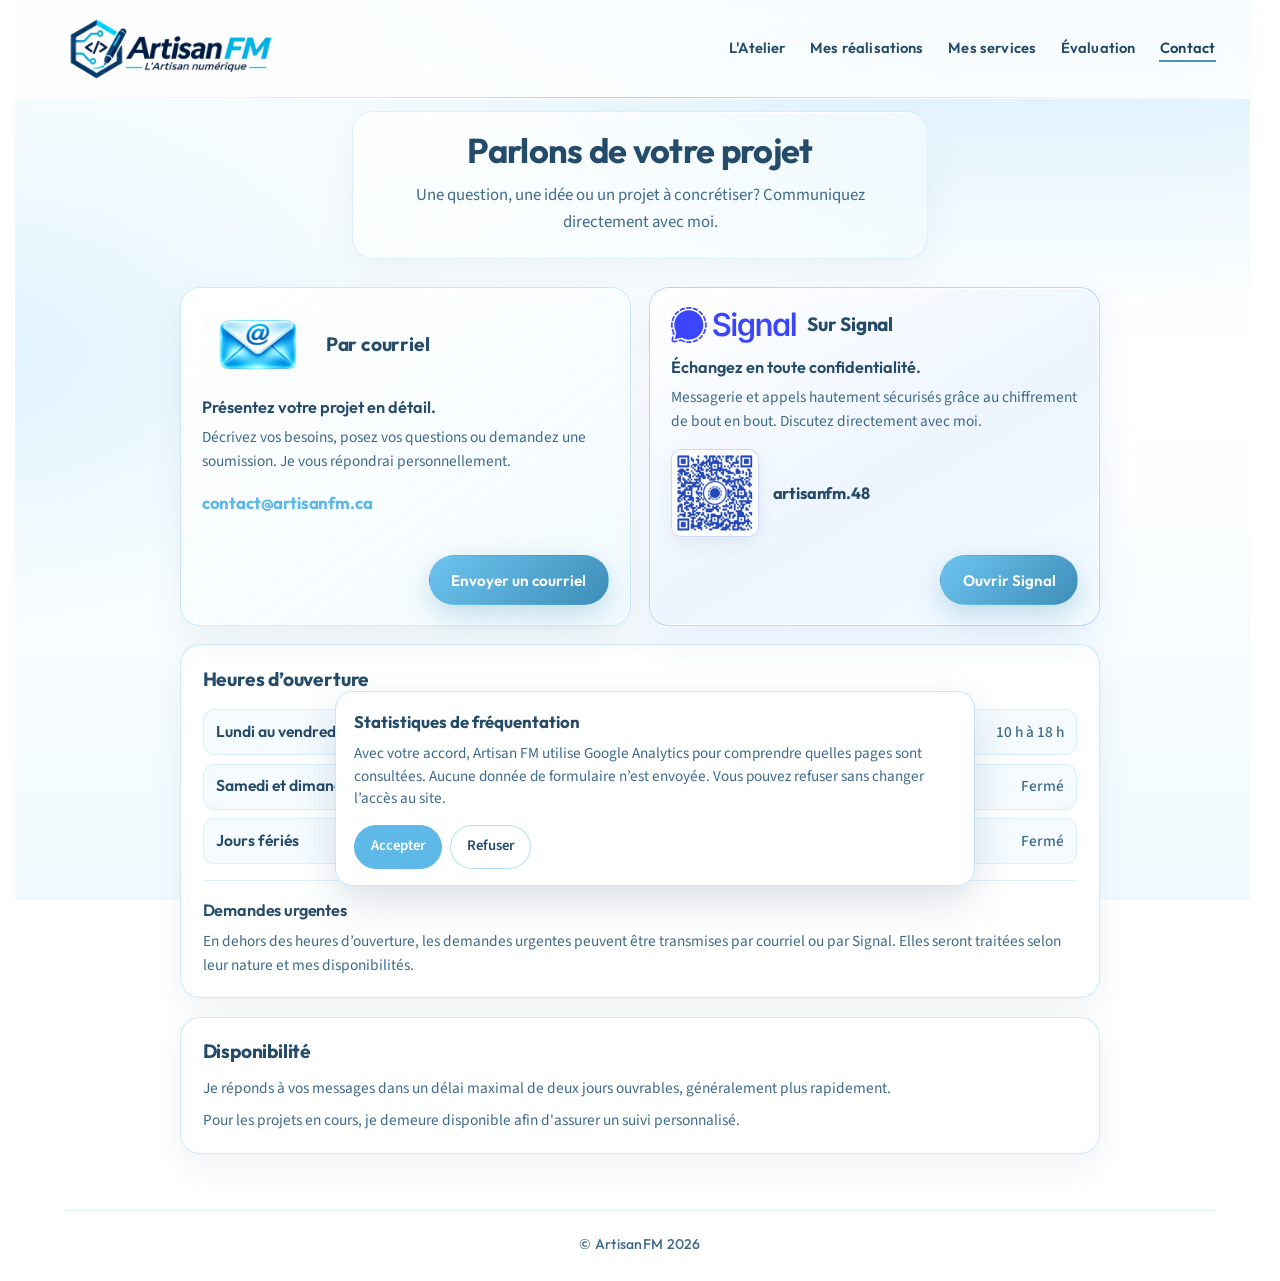
==== commit 56a71d20: "Flèches de page masquées sur PC ; mentions Google Play pour HK Crib GO et Haven Co-authored-by: Curs" ====
--- a/contact/index.html
+++ b/contact/index.html
@@ -4,24 +4,24 @@
     <meta charset="UTF-8">
     <meta name="viewport" content="width=device-width, initial-scale=1">
     <meta name="robots" content="index, follow">
-    <title>Contact | Francis Manseau — artisan numérique indépendant au Québec</title>
-    <meta name="description" content="Contactez Francis Manseau (Artisan FM), artisan numérique indépendant au Québec. Clients francophones au Canada et à distance — courriel contact@artisanfm.ca ou Signal.">
+    <title>Contact | Soutien technique à distance et projets au Québec — Artisan FM</title>
+    <meta name="description" content="Contactez Francis Manseau (Artisan FM) pour vos solutions numériques pour PME, sites web, applications, maintenance ou soutien technique à distance partout au Québec.">
     <meta name="author" content="Francis Manseau">
     <link rel="canonical" href="https://artisanfm.ca/contact/">
     <meta property="og:type" content="website">
     <meta property="og:locale" content="fr_CA">
     <meta property="og:site_name" content="Artisan FM">
     <meta property="og:url" content="https://artisanfm.ca/contact/">
-    <meta property="og:title" content="Contact | Artisan FM">
-    <meta property="og:description" content="Basé au Québec, j'accompagne à distance des clients francophones. Échange direct — courriel ou Signal.">
+    <meta property="og:title" content="Contact | Artisan FM — Québec">
+    <meta property="og:description" content="Services numériques à distance partout au Québec pour PME, travailleurs autonomes et professionnels. Courriel ou Signal.">
     <meta property="og:image" content="https://artisanfm.ca/assets/brand/logo-artisan-fm-complet.png?v=logo-hex-1">
     <meta name="twitter:card" content="summary_large_image">
     <meta name="twitter:title" content="Contact | Artisan FM">
-    <meta name="twitter:description" content="Artisan numérique indépendant au Québec — contact@artisanfm.ca ou Signal.">
+    <meta name="twitter:description" content="Solutions numériques et soutien technique à distance partout au Québec — contact@artisanfm.ca ou Signal.">
     <meta name="twitter:image" content="https://artisanfm.ca/assets/brand/logo-artisan-fm-complet.png?v=logo-hex-1">
     <link rel="icon" href="../assets/brand/favicon.png?v=logo-hex-1" type="image/png">
     <link rel="apple-touch-icon" href="../assets/brand/apple-touch-icon.png?v=logo-hex-1">
-    <link rel="stylesheet" href="../css/theme-lumineux.css?v=consent-ga4-1">
+    <link rel="stylesheet" href="../css/theme-lumineux.css?v=nav-mobile-1">
     <link rel="stylesheet" href="../css/contact.css?v=page-gutter-4">
     <script type="application/ld+json">
     {
--- a/css/theme-lumineux.css
+++ b/css/theme-lumineux.css
@@ -429,6 +429,12 @@
     transform: translateY(-50%) scale(1.06);
 }
 
+@media (hover: hover) and (pointer: fine) and (min-width: 1025px) {
+    .site-page-arrow {
+        display: none;
+    }
+}
+
 .site-back-top {
     position: fixed;
     right: max(0.85rem, env(safe-area-inset-right, 0px));
